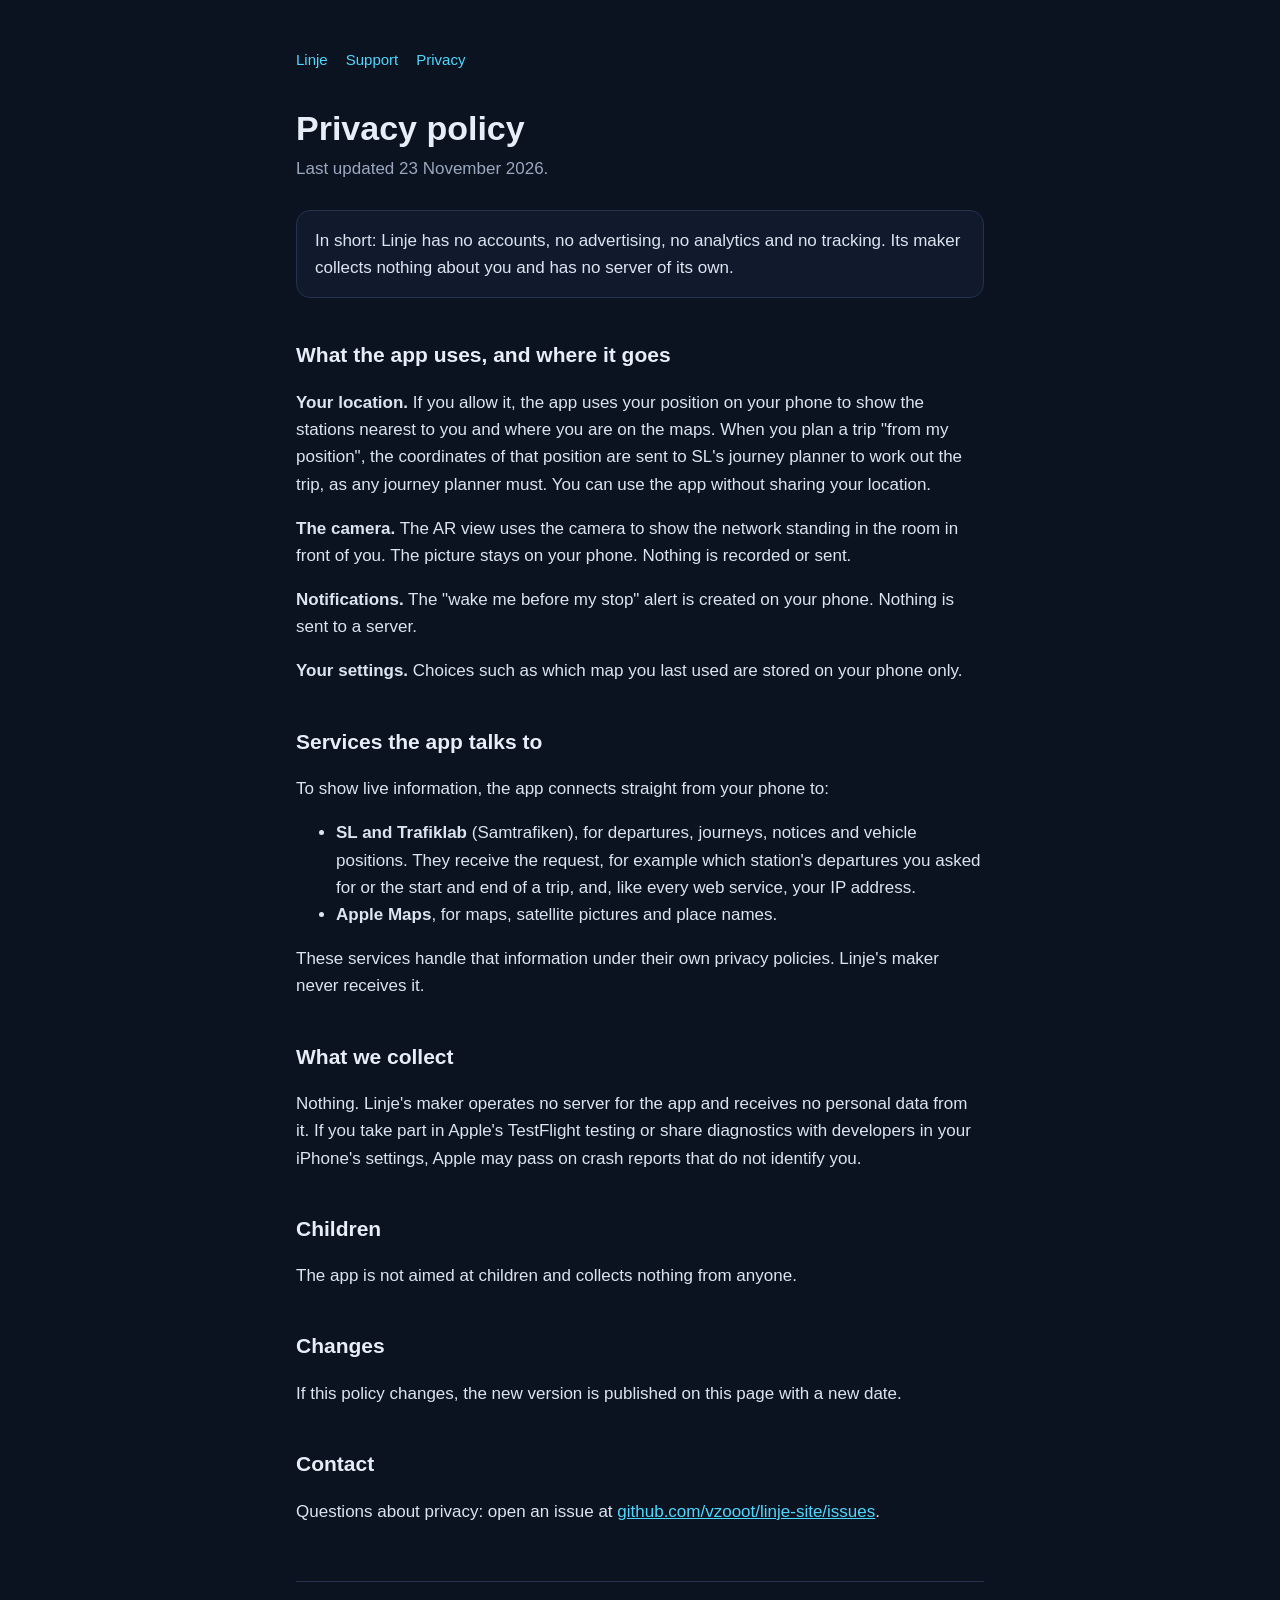
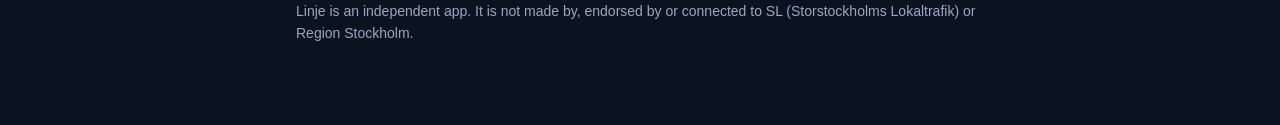
==== privacy.html @ 1324c102 "Update the site Co-Authored-By: Claude Fable 5.2 <noreply@anthropic.com>" ====
<!doctype html>
<html lang="en">
<head>
<meta charset="utf-8">
<meta name="viewport" content="width=device-width, initial-scale=1">
<title>Linje: Privacy policy</title>
<link rel="stylesheet" href="style.css">
</head>
<body>
<main>
<nav><a href="index.html">Linje</a><a href="support.html">Support</a><a href="privacy.html">Privacy</a></nav>
<h1>Privacy policy</h1>
<p class="lead">Last updated 23 November 2026.</p>
<p class="note">In short: Linje has no accounts, no advertising, no analytics and no tracking. Its maker collects nothing about you and has no server of its own.</p>
<h2>What the app uses, and where it goes</h2>
<p><strong>Your location.</strong> If you allow it, the app uses your position on your phone to show the stations nearest to you and where you are on the maps. When you plan a trip "from my position", the coordinates of that position are sent to SL's journey planner to work out the trip, as any journey planner must. You can use the app without sharing your location.</p>
<p><strong>The camera.</strong> The AR view uses the camera to show the network standing in the room in front of you. The picture stays on your phone. Nothing is recorded or sent.</p>
<p><strong>Notifications.</strong> The "wake me before my stop" alert is created on your phone. Nothing is sent to a server.</p>
<p><strong>Your settings.</strong> Choices such as which map you last used are stored on your phone only.</p>
<h2>Services the app talks to</h2>
<p>To show live information, the app connects straight from your phone to:</p>
<ul>
<li><strong>SL and Trafiklab</strong> (Samtrafiken), for departures, journeys, notices and vehicle positions. They receive the request, for example which station's departures you asked for or the start and end of a trip, and, like every web service, your IP address.</li>
<li><strong>Apple Maps</strong>, for maps, satellite pictures and place names.</li>
</ul>
<p>These services handle that information under their own privacy policies. Linje's maker never receives it.</p>
<h2>What we collect</h2>
<p>Nothing. Linje's maker operates no server for the app and receives no personal data from it. If you take part in Apple's TestFlight testing or share diagnostics with developers in your iPhone's settings, Apple may pass on crash reports that do not identify you.</p>
<h2>Children</h2>
<p>The app is not aimed at children and collects nothing from anyone.</p>
<h2>Changes</h2>
<p>If this policy changes, the new version is published on this page with a new date.</p>
<h2>Contact</h2>
<p>Questions about privacy: open an issue at <a href="https://github.com/vzooot/linje-site/issues">github.com/vzooot/linje-site/issues</a>.</p>
<footer>Linje is an independent app. It is not made by, endorsed by or connected to SL (Storstockholms Lokaltrafik) or Region Stockholm.</footer>
</main>
</body>
</html>
---- style.css ----
:root { --ground: #0b1220; --card: #111a2c; --text: #e8eef8; --dim: #9aa8bf; --ice: #4fd8ff; --line: #24324d; }
* { box-sizing: border-box; }
body { margin: 0; background: var(--ground); color: var(--text); font: 17px/1.6 -apple-system, BlinkMacSystemFont, "Segoe UI", Roboto, sans-serif; }
main { max-width: 720px; margin: 0 auto; padding: 48px 16px 80px; }
h1 { font-size: 34px; line-height: 1.2; margin: 0 0 6px; }
h2 { font-size: 21px; margin: 40px 0 8px; }
p, li { color: #dce4f0; }
a { color: var(--ice); }
.lead { color: var(--dim); margin: 0 0 28px; }
nav { margin: 0 0 36px; font-size: 15px; }
nav a { margin-right: 18px; text-decoration: none; }
.note { background: var(--card); border: 1px solid var(--line); border-radius: 14px; padding: 16px 18px; }
footer { margin-top: 56px; padding-top: 18px; border-top: 1px solid var(--line); color: var(--dim); font-size: 14px; }
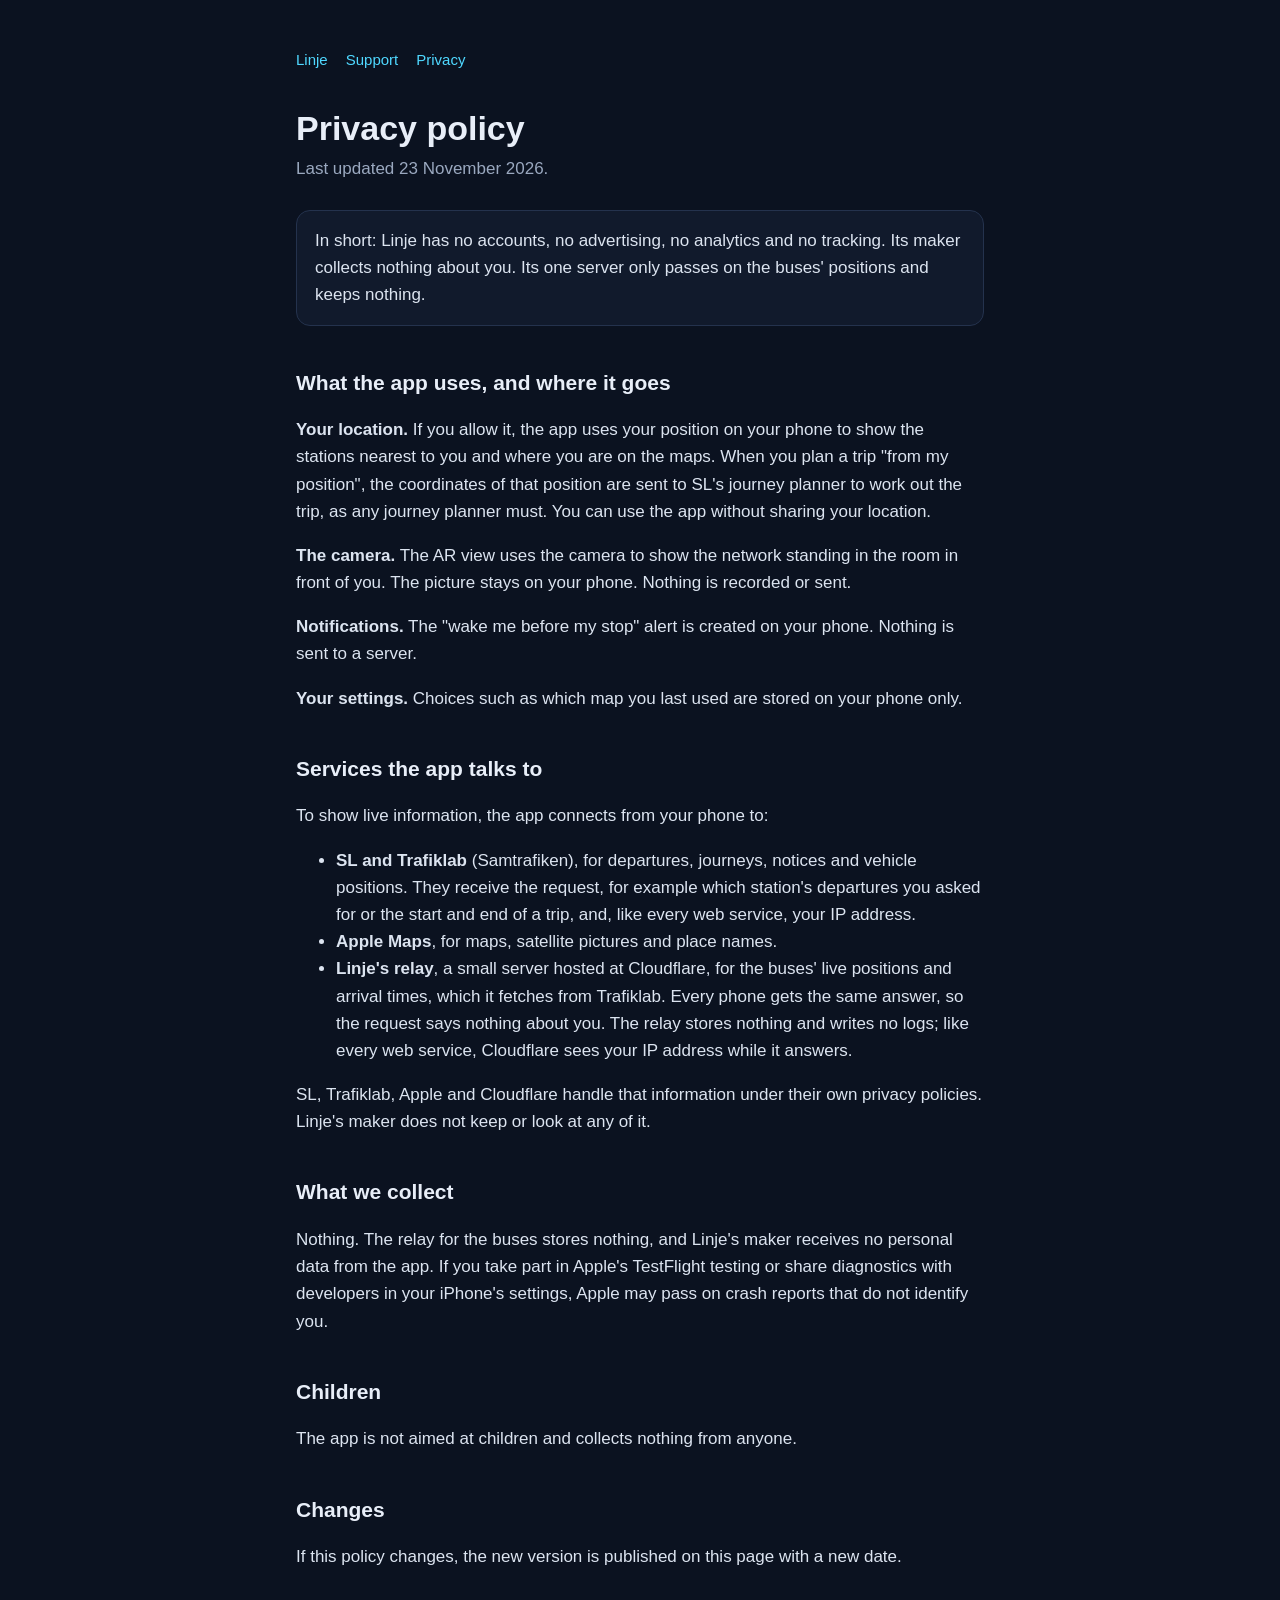
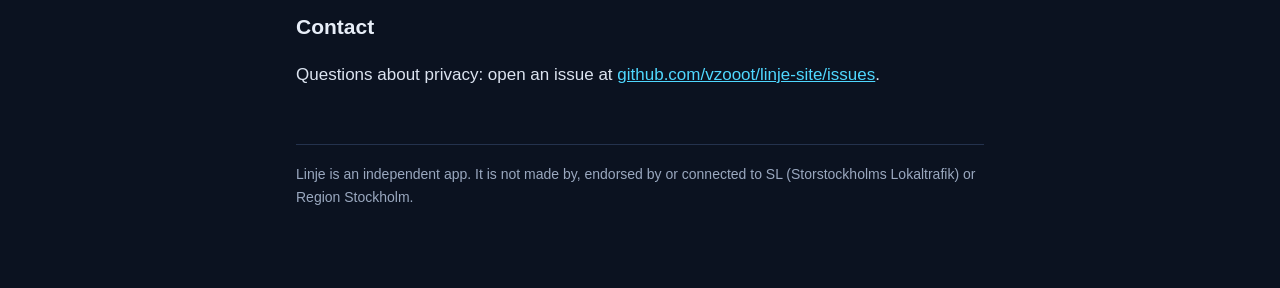
==== commit 692736f8: "Update the site Co-Authored-By: Claude Fable 5.2 <noreply@anthropic.com>" ====
--- a/privacy.html
+++ b/privacy.html
@@ -11,21 +11,22 @@
 <nav><a href="index.html">Linje</a><a href="support.html">Support</a><a href="privacy.html">Privacy</a></nav>
 <h1>Privacy policy</h1>
 <p class="lead">Last updated 23 November 2026.</p>
-<p class="note">In short: Linje has no accounts, no advertising, no analytics and no tracking. Its maker collects nothing about you and has no server of its own.</p>
+<p class="note">In short: Linje has no accounts, no advertising, no analytics and no tracking. Its maker collects nothing about you. Its one server only passes on the buses' positions and keeps nothing.</p>
 <h2>What the app uses, and where it goes</h2>
 <p><strong>Your location.</strong> If you allow it, the app uses your position on your phone to show the stations nearest to you and where you are on the maps. When you plan a trip "from my position", the coordinates of that position are sent to SL's journey planner to work out the trip, as any journey planner must. You can use the app without sharing your location.</p>
 <p><strong>The camera.</strong> The AR view uses the camera to show the network standing in the room in front of you. The picture stays on your phone. Nothing is recorded or sent.</p>
 <p><strong>Notifications.</strong> The "wake me before my stop" alert is created on your phone. Nothing is sent to a server.</p>
 <p><strong>Your settings.</strong> Choices such as which map you last used are stored on your phone only.</p>
 <h2>Services the app talks to</h2>
-<p>To show live information, the app connects straight from your phone to:</p>
+<p>To show live information, the app connects from your phone to:</p>
 <ul>
 <li><strong>SL and Trafiklab</strong> (Samtrafiken), for departures, journeys, notices and vehicle positions. They receive the request, for example which station's departures you asked for or the start and end of a trip, and, like every web service, your IP address.</li>
 <li><strong>Apple Maps</strong>, for maps, satellite pictures and place names.</li>
+<li><strong>Linje's relay</strong>, a small server hosted at Cloudflare, for the buses' live positions and arrival times, which it fetches from Trafiklab. Every phone gets the same answer, so the request says nothing about you. The relay stores nothing and writes no logs; like every web service, Cloudflare sees your IP address while it answers.</li>
 </ul>
-<p>These services handle that information under their own privacy policies. Linje's maker never receives it.</p>
+<p>SL, Trafiklab, Apple and Cloudflare handle that information under their own privacy policies. Linje's maker does not keep or look at any of it.</p>
 <h2>What we collect</h2>
-<p>Nothing. Linje's maker operates no server for the app and receives no personal data from it. If you take part in Apple's TestFlight testing or share diagnostics with developers in your iPhone's settings, Apple may pass on crash reports that do not identify you.</p>
+<p>Nothing. The relay for the buses stores nothing, and Linje's maker receives no personal data from the app. If you take part in Apple's TestFlight testing or share diagnostics with developers in your iPhone's settings, Apple may pass on crash reports that do not identify you.</p>
 <h2>Children</h2>
 <p>The app is not aimed at children and collects nothing from anyone.</p>
 <h2>Changes</h2>
